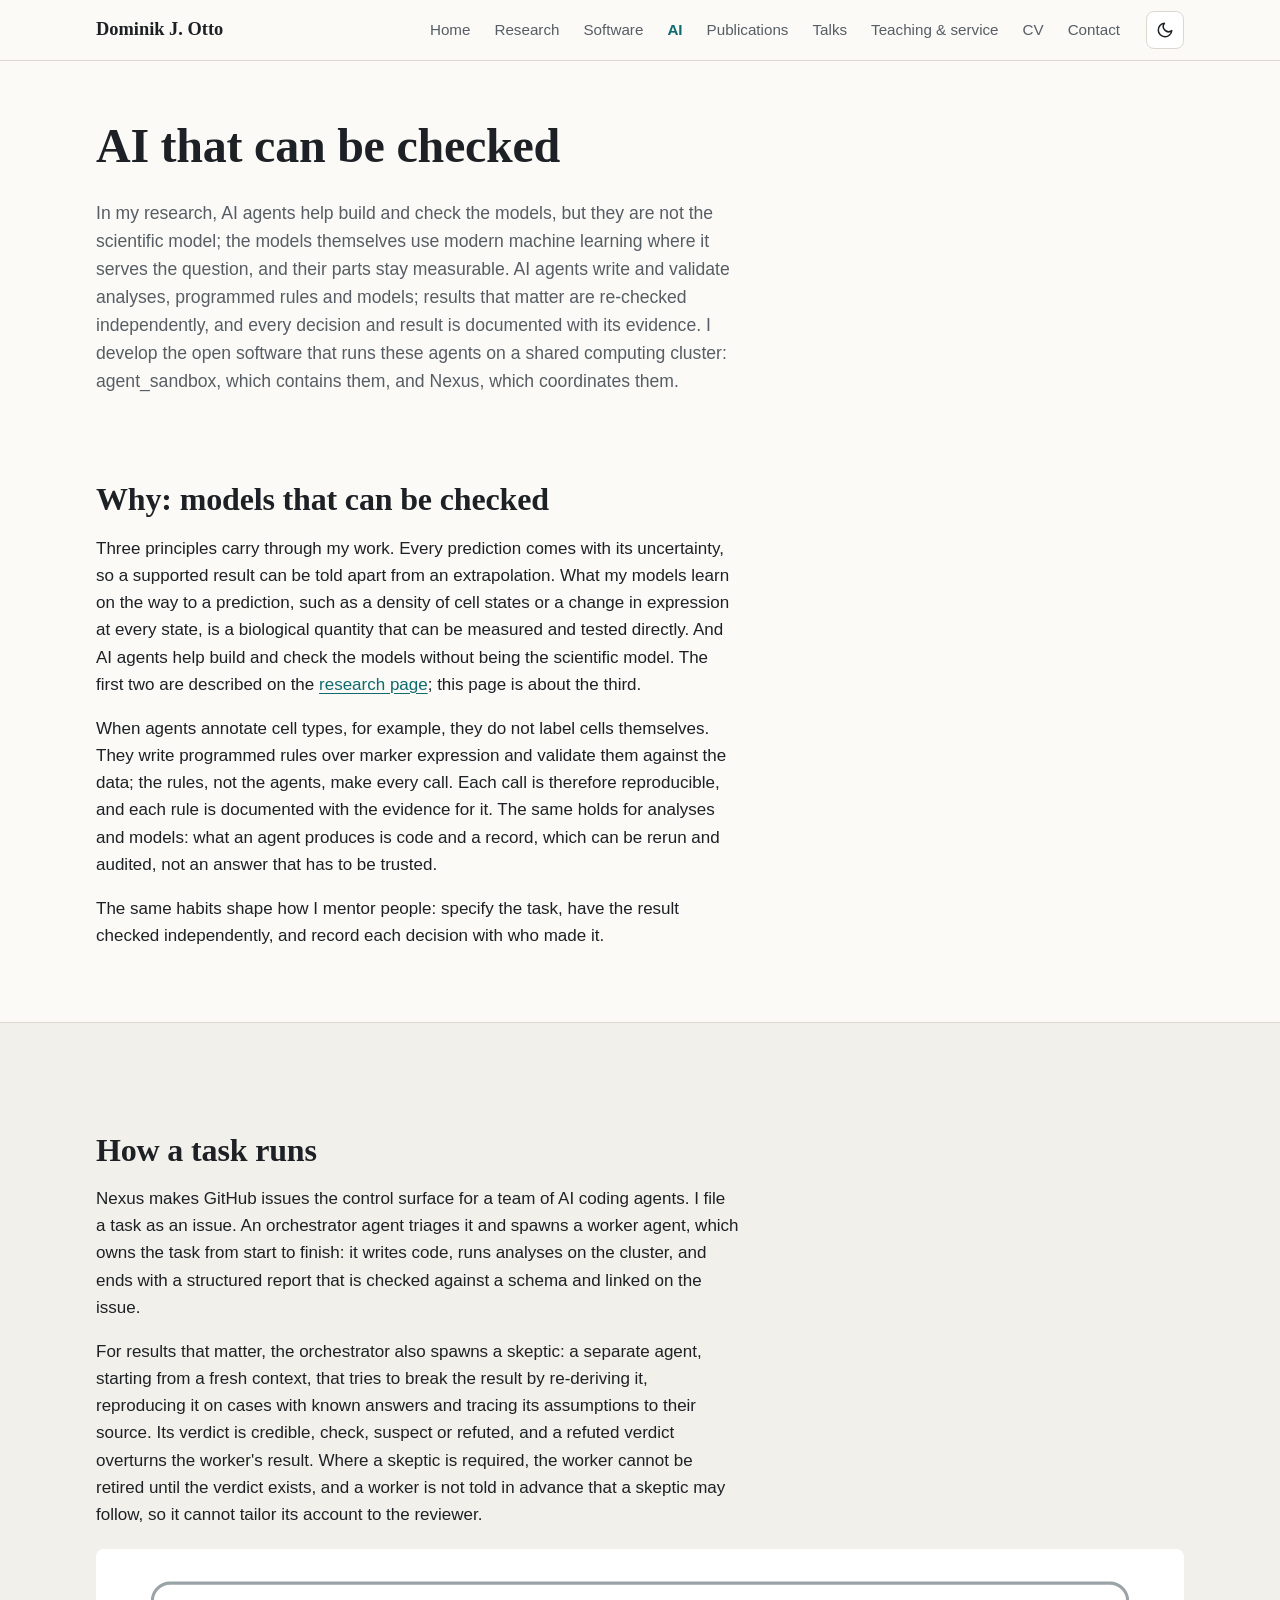
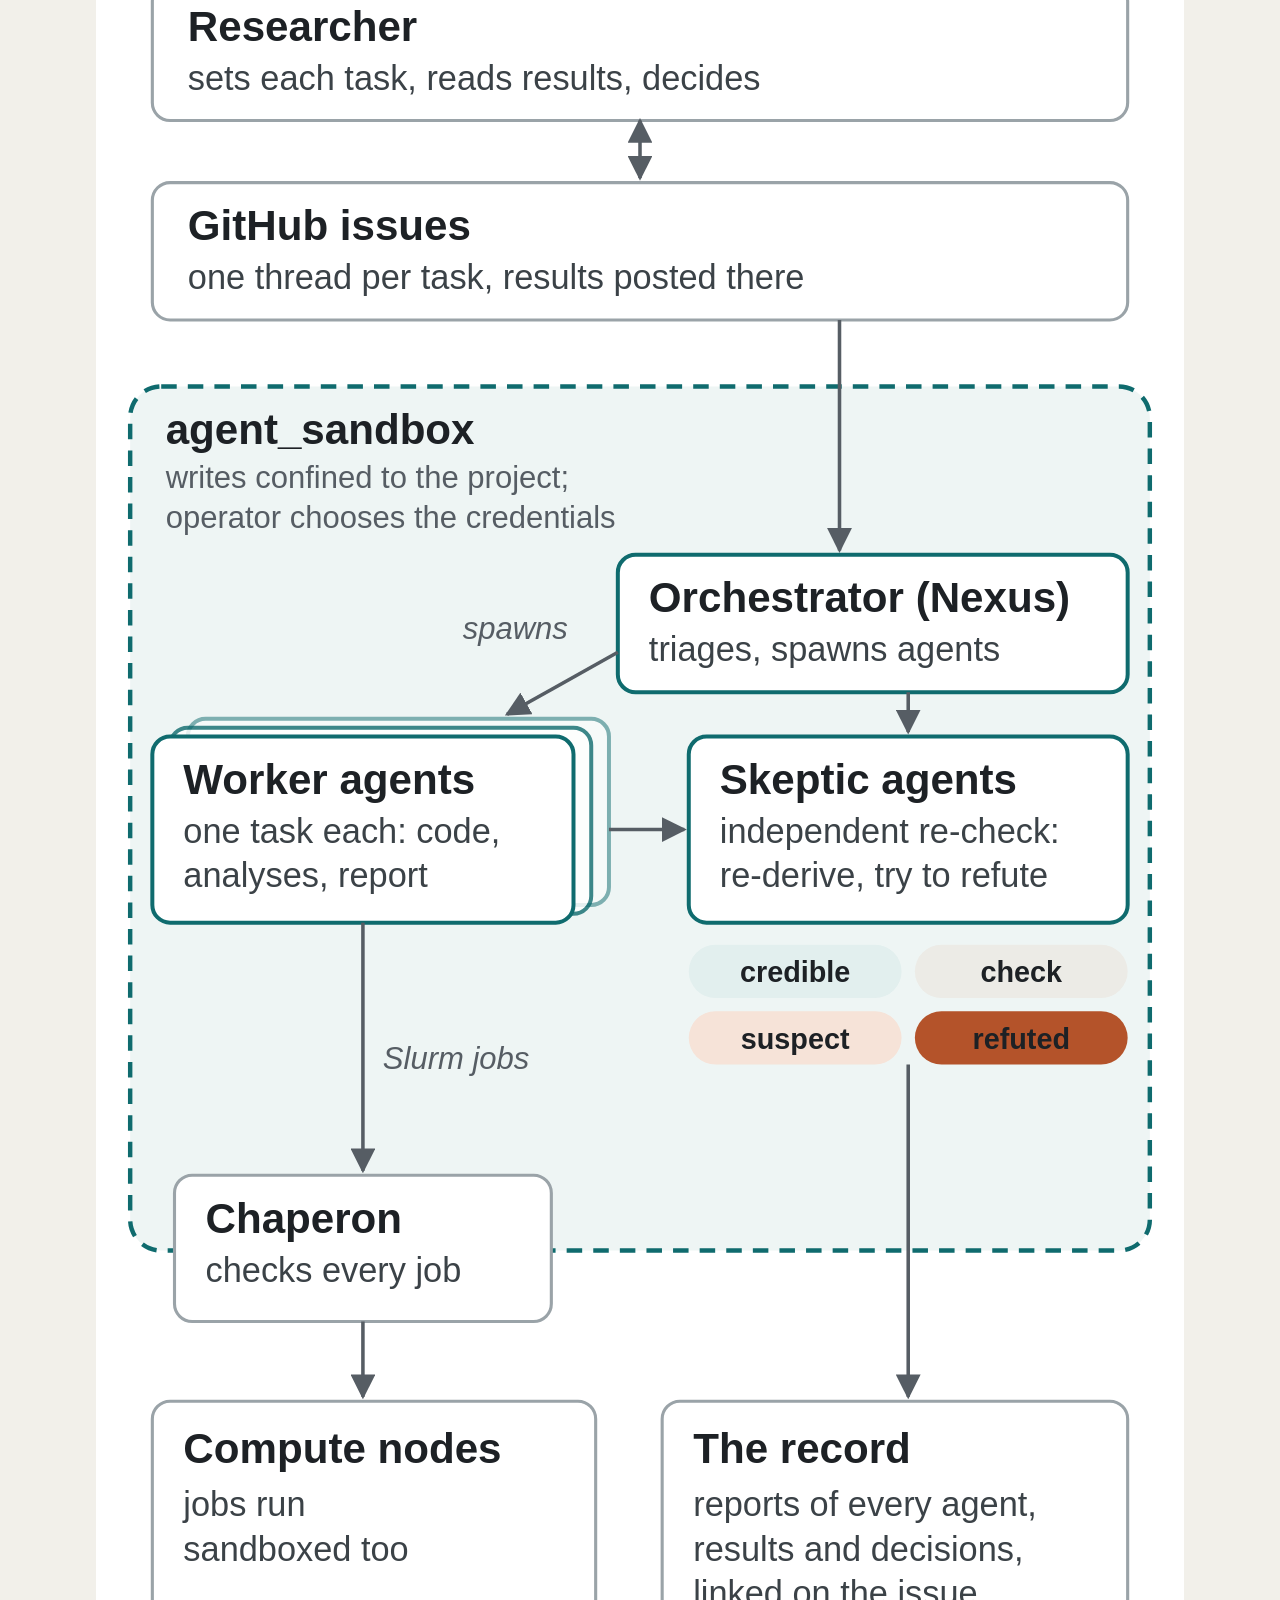
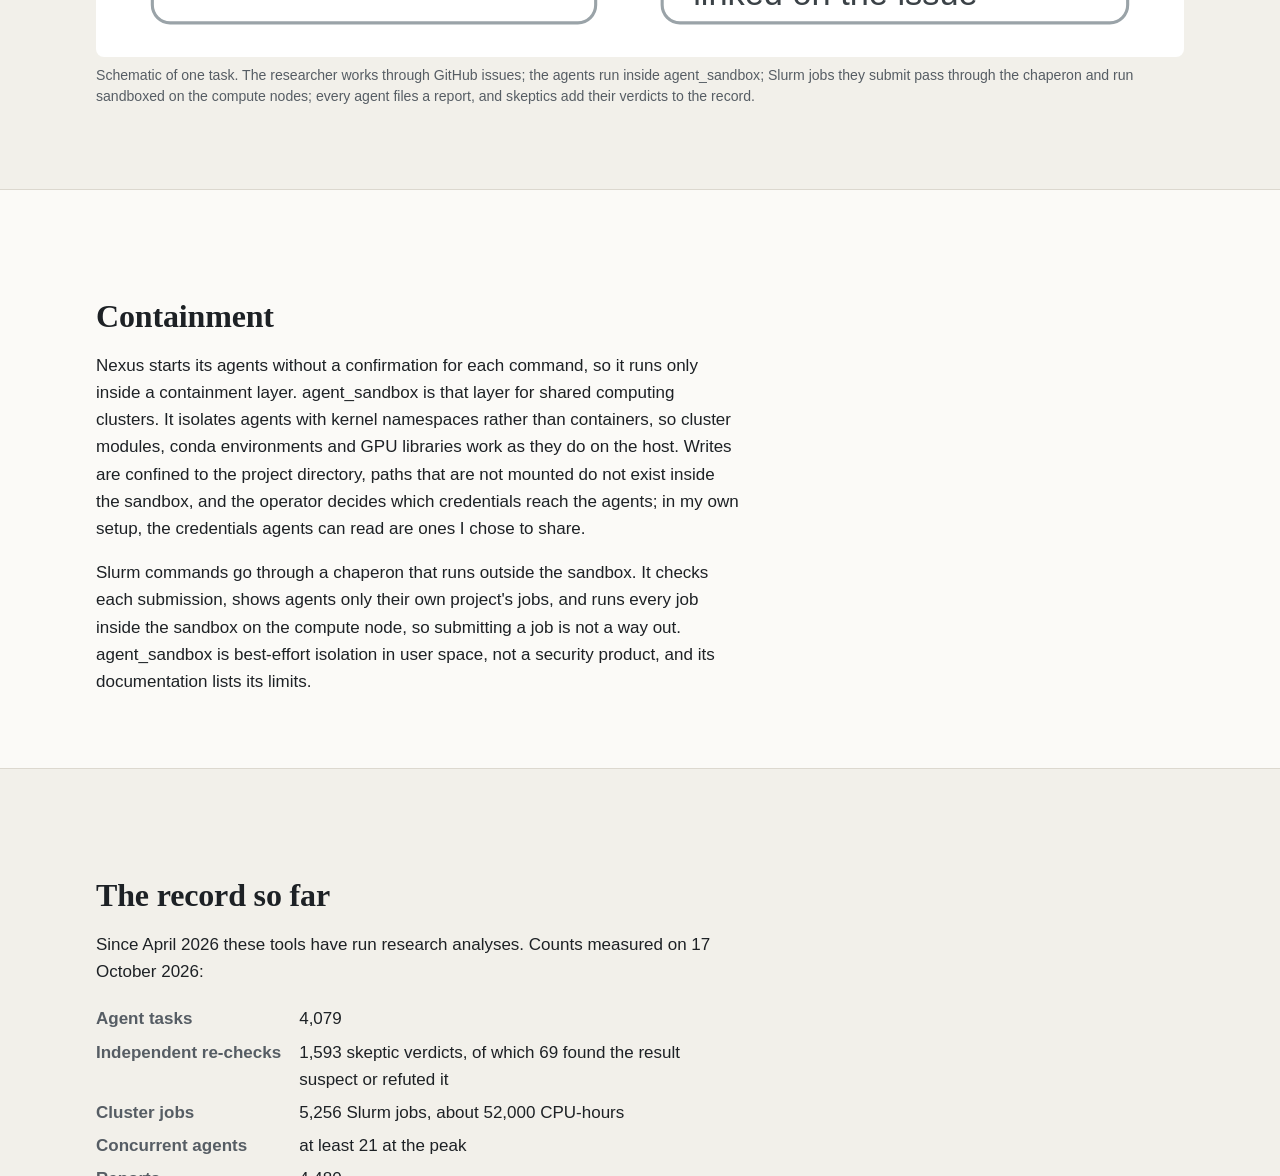
==== ai.html @ a4181c04 "Personal website: first public version" ====
<!doctype html>
<html lang="en">
<head>
<meta charset="utf-8">
<meta name="viewport" content="width=device-width, initial-scale=1">
<title>AI that can be checked | Dominik J. Otto</title>
<meta name="description" content="How Dominik J. Otto runs AI agents in research: sandboxed teams of agents on a shared computing cluster, independent re-checks of the results that matter, and every result and decision documented.">
<meta name="author" content="Dominik J. Otto">
<meta name="color-scheme" content="light dark">
<meta name="theme-color" content="#fbfaf7" media="(prefers-color-scheme: light)">
<meta name="theme-color" content="#111416" media="(prefers-color-scheme: dark)">
<meta name="referrer" content="strict-origin-when-cross-origin">
<meta http-equiv="Content-Security-Policy" content="default-src 'self'; script-src 'self' 'sha256-UGD8TD5S4NwaPHB6+f7hoa4Rsti+CuU7B2qfrtpLj6g='; style-src 'self'; img-src 'self' data:; media-src 'self'; font-src 'self'; connect-src 'none'; frame-src 'none'; object-src 'none'; base-uri 'self'; form-action 'none'">
<link rel="canonical" href="https://katosh.github.io/ai.html">
<link rel="icon" href="img/favicon.svg" type="image/svg+xml">
<meta property="og:type" content="website">
<meta property="og:site_name" content="Dominik J. Otto">
<meta property="og:title" content="AI that can be checked, by Dominik J. Otto">
<meta property="og:description" content="How Dominik J. Otto runs AI agents in research: sandboxed teams of agents on a shared computing cluster, independent re-checks of the results that matter, and every result and decision documented.">
<meta property="og:url" content="https://katosh.github.io/ai.html">
<meta property="og:image" content="https://katosh.github.io/assets/og-card.png">
<meta property="og:image:width" content="1200">
<meta property="og:image:height" content="630">
<meta name="twitter:card" content="summary_large_image">
<script>document.documentElement.classList.add("js");try{var t=localStorage.getItem("theme");if(t==="light"||t==="dark")document.documentElement.dataset.theme=t}catch(e){}</script>
<link rel="stylesheet" href="css/site.css">
<script src="js/site.js" defer></script>
<script type="application/ld+json">
{
  "@context": "https://schema.org",
  "@type": "WebPage",
  "name": "AI that can be checked, by Dominik J. Otto",
  "url": "https://katosh.github.io/ai.html",
  "about": { "@id": "https://katosh.github.io/#person" }
}
</script>
</head>
<body>
<!-- HEADER:START -->
<a class="skip-link" href="#main">Skip to content</a>
<header class="site-header" data-open="false">
  <div class="wrap">
    <a class="brand" href="index.html">Dominik J. Otto</a>
    <nav class="nav" id="site-nav" aria-label="Main">
      <a href="index.html">Home</a>
      <a href="research.html">Research</a>
      <a href="software.html">Software</a>
      <a href="ai.html" aria-current="page">AI</a>
      <a href="publications.html">Publications</a>
      <a href="talks.html">Talks</a>
      <a href="teaching.html">Teaching &amp; service</a>
      <a href="cv.pdf">CV</a>
      <a href="contact.html">Contact</a>
    </nav>
    <button class="icon-btn theme-toggle" type="button" aria-label="Switch theme"><svg class="i-sun" viewBox="0 0 24 24" fill="none" stroke="currentColor" stroke-width="2" stroke-linecap="round" aria-hidden="true"><circle cx="12" cy="12" r="4"/><path d="M12 2v2M12 20v2M4.9 4.9l1.4 1.4M17.7 17.7l1.4 1.4M2 12h2M20 12h2M4.9 19.1l1.4-1.4M17.7 6.3l1.4-1.4"/></svg><svg class="i-moon" viewBox="0 0 24 24" fill="none" stroke="currentColor" stroke-width="2" stroke-linecap="round" stroke-linejoin="round" aria-hidden="true"><path d="M21 12.8A9 9 0 1 1 11.2 3a7 7 0 0 0 9.8 9.8z"/></svg></button>
    <button class="icon-btn nav-toggle" type="button" aria-controls="site-nav" aria-expanded="false" aria-label="Menu"><svg viewBox="0 0 24 24" fill="none" stroke="currentColor" stroke-width="2" stroke-linecap="round" aria-hidden="true"><path d="M4 7h16M4 12h16M4 17h16"/></svg></button>
  </div>
</header>
<!-- HEADER:END -->

<main id="main">
<section class="page-head">
  <div class="wrap">
    <h1>AI that can be checked</h1>
    <p>In my research, AI agents help build and check the models, but they are not the scientific model; the models themselves use modern machine learning where it serves the question, and their parts stay measurable. AI agents write and validate analyses, programmed rules and models; results that matter are re-checked independently, and every decision and result is documented with its evidence. I develop the open software that runs these agents on a shared computing cluster: agent_sandbox, which contains them, and Nexus, which coordinates them.</p>
  </div>
</section>

<section class="section tight" id="why">
  <div class="wrap"><div class="prose">
    <h2>Why: models that can be checked</h2>
    <p>Three principles carry through my work. Every prediction comes with its uncertainty, so a supported result can be told apart from an extrapolation. What my models learn on the way to a prediction, such as a density of cell states or a change in expression at every state, is a biological quantity that can be measured and tested directly. And AI agents help build and check the models without being the scientific model. The first two are described on the <a href="research.html#principles">research page</a>; this page is about the third.</p>
    <p>When agents annotate cell types, for example, they do not label cells themselves. They write programmed rules over marker expression and validate them against the data; the rules, not the agents, make every call. Each call is therefore reproducible, and each rule is documented with the evidence for it. The same holds for analyses and models: what an agent produces is code and a record, which can be rerun and audited, not an answer that has to be trusted.</p>
    <p>The same habits shape how I mentor people: specify the task, have the result checked independently, and record each decision with who made it.</p>
  </div></div>
</section>

<section class="section alt" id="how">
  <div class="wrap">
    <div class="prose">
      <h2>How a task runs</h2>
      <p>Nexus makes GitHub issues the control surface for a team of AI coding agents. I file a task as an issue. An orchestrator agent triages it and spawns a worker agent, which owns the task from start to finish: it writes code, runs analyses on the cluster, and ends with a structured report that is checked against a schema and linked on the issue.</p>
      <p>For results that matter, the orchestrator also spawns a skeptic: a separate agent, starting from a fresh context, that tries to break the result by re-deriving it, reproducing it on cases with known answers and tracing its assumptions to their source. Its verdict is credible, check, suspect or refuted, and a refuted verdict overturns the worker's result. Where a skeptic is required, the worker cannot be retired until the verdict exists, and a worker is not told in advance that a skeptic may follow, so it cannot tailor its account to the reviewer.</p>
    </div>
    <figure class="wide-figure">
      <div class="figure-panel">
        <picture>
          <source media="(max-width: 640px)" srcset="assets/img/ai-architecture-narrow.svg">
          <img src="assets/img/ai-architecture.svg" width="1000" height="600" loading="lazy"
               alt="Schematic. The researcher sets tasks through GitHub issues. Inside agent_sandbox, an orchestrator agent spawns worker agents and skeptic agents; a worker's result goes to a skeptic, whose verdict is credible, check, suspect or refuted. Slurm jobs from the workers pass through a chaperon and run sandboxed on the compute nodes. Reports and verdicts form the record, which is linked on the issue.">
        </picture>
      </div>
      <figcaption>Schematic of one task. The researcher works through GitHub issues; the agents run inside agent_sandbox; Slurm jobs they submit pass through the chaperon and run sandboxed on the compute nodes; every agent files a report, and skeptics add their verdicts to the record.</figcaption>
    </figure>
  </div>
</section>

<section class="section" id="containment">
  <div class="wrap"><div class="prose">
    <h2>Containment</h2>
    <p>Nexus starts its agents without a confirmation for each command, so it runs only inside a containment layer. agent_sandbox is that layer for shared computing clusters. It isolates agents with kernel namespaces rather than containers, so cluster modules, conda environments and GPU libraries work as they do on the host. Writes are confined to the project directory, paths that are not mounted do not exist inside the sandbox, and the operator decides which credentials reach the agents; in my own setup, the credentials agents can read are ones I chose to share.</p>
    <p>Slurm commands go through a chaperon that runs outside the sandbox. It checks each submission, shows agents only their own project's jobs, and runs every job inside the sandbox on the compute node, so submitting a job is not a way out. agent_sandbox is best-effort isolation in user space, not a security product, and its documentation lists its limits.</p>
  </div></div>
</section>

<section class="section alt" id="record">
  <div class="wrap"><div class="prose">
    <h2>The record so far</h2>
    <p>Since April 2026 these tools have run research analyses. Counts measured on 17 October 2026:</p>
    <div class="wide-figure"><dl class="facts">
      <dt>Agent tasks</dt><dd>4,079</dd>
      <dt>Independent re-checks</dt><dd>1,593 skeptic verdicts, of which 69 found the result suspect or refuted it</dd>
      <dt>Cluster jobs</dt><dd>5,256 Slurm jobs, about 52,000 CPU-hours</dd>
      <dt>Concurrent agents</dt><dd>at least 21 at the peak</dd>
      <dt>Reports</dt><dd>4,480</dd>
    </dl></div>
    <p>About one re-check in twenty-three found a result suspect or wrong. Agents can be confidently wrong, which is why a second agent that does not trust the first checks the results that matter before they reach me. Every result and decision is documented in reports, websites and writeups.</p>
  </div></div>
</section>

<section class="section" id="software">
  <div class="wrap">
    <h2>The software</h2>
    <div class="grid grid-2">
      <article class="card">
        <p class="kicker">Developer &middot; MIT license</p>
        <h3>agent_sandbox</h3>
        <p>Kernel-enforced sandboxing for AI coding agents on shared HPC clusters. The operator controls which files and credentials agents can reach, and Slurm jobs that agents submit stay sandboxed. Released through Homebrew, with continuous integration and documentation.</p>
        <div class="sw-links">
          <a href="https://github.com/katosh/agent_sandbox">GitHub</a>
          <a href="https://katosh.github.io/agent_sandbox/">Documentation</a>
        </div>
      </article>
      <article class="card">
        <p class="kicker">Developer &middot; MIT license</p>
        <h3>Nexus</h3>
        <p>Orchestration of teams of coding agents from GitHub issues, with independent re-checks of results and every result and decision documented. Public and documented; shipped disabled by design, to be enabled deliberately by each group that adopts it. Its skeptic protocol adapts the verification design of Erick Matsen's <a href="https://github.com/matsen/bipartite">bipartite</a> project.</p>
        <div class="sw-links">
          <a href="https://github.com/katosh/nexus">GitHub</a>
          <a href="https://katosh.github.io/nexus/">Documentation</a>
        </div>
      </article>
    </div>
    <h3>Smaller tools</h3>
    <ul class="prose">
      <li><a href="https://github.com/katosh/labsh">labsh</a>: project-local JupyterLab management from the command line, for researchers and AI agents on shared clusters. MIT license.</li>
      <li><a href="https://github.com/katosh/cc-timestamps">cc-timestamps</a>: a Claude Code plugin that marks each message and tool call in a transcript with its local time and the time since the previous one.</li>
    </ul>
  </div>
</section>
</main>

<!-- FOOTER:START -->
<footer class="site-footer">
  <div class="wrap">
    <p>&copy; <span id="year">2026</span> Dominik J. Otto. Postdoctoral Fellow, Fred Hutchinson Cancer Center, Seattle.</p>
    <nav aria-label="Profiles">
      <a href="https://github.com/katosh">GitHub</a>
      <a href="https://orcid.org/0000-0002-6116-053X">ORCID</a>
      <a href="https://scholar.google.com/citations?user=ujPYhPMAAAAJ">Google Scholar</a>
      <a href="https://www.linkedin.com/in/dominikotto/">LinkedIn</a>
      <a href="contact.html">Contact</a>
    </nav>
  </div>
</footer>
<!-- FOOTER:END -->
</body>
</html>
---- css/site.css ----
/* Dominik J. Otto, personal academic site.
   Plain CSS, no build step. Colors are tokens on :root and are redefined for
   dark mode, both for the system preference and for the manual toggle. */

:root {
  --bg: #fbfaf7;
  --bg-alt: #f2f0ea;
  --surface: #ffffff;
  --text: #1d2125;
  --text-muted: #565d64;
  --rule: #dcd8cf;
  --accent: #0f6b6e;        /* deep teal */
  --accent-strong: #0a5153;
  --accent-soft: #e2efee;
  --warm: #b4532a;          /* used sparingly, for highlights in figures */
  --focus: #c26a00;
  --shadow: 0 1px 2px rgba(20, 24, 28, .06), 0 4px 16px rgba(20, 24, 28, .05);

  --font-sans: ui-sans-serif, -apple-system, BlinkMacSystemFont, "Segoe UI", "Helvetica Neue", Arial, "Noto Sans", sans-serif;
  --font-serif: "Iowan Old Style", "Palatino Linotype", Palatino, Charter, "Bitstream Charter", "Source Serif Pro", Georgia, serif;
  --font-mono: ui-monospace, SFMono-Regular, Menlo, Consolas, monospace;

  --measure: 68ch;
  --page: 1120px;
  --gutter: 16px;
  --radius: 10px;

  color-scheme: light;
}

@media (prefers-color-scheme: dark) {
  :root:not([data-theme="light"]) {
    --bg: #111416;
    --bg-alt: #171b1e;
    --surface: #1b2024;
    --text: #e7e9ea;
    --text-muted: #a3abb1;
    --rule: #2d3439;
    --accent: #5cc3c0;
    --accent-strong: #86d6d3;
    --accent-soft: #163233;
    --warm: #e38a5e;
    --focus: #ffb347;
    --shadow: 0 1px 2px rgba(0, 0, 0, .4), 0 4px 16px rgba(0, 0, 0, .25);
    color-scheme: dark;
  }
}

:root[data-theme="dark"] {
  --bg: #111416;
  --bg-alt: #171b1e;
  --surface: #1b2024;
  --text: #e7e9ea;
  --text-muted: #a3abb1;
  --rule: #2d3439;
  --accent: #5cc3c0;
  --accent-strong: #86d6d3;
  --accent-soft: #163233;
  --warm: #e38a5e;
  --focus: #ffb347;
  --shadow: 0 1px 2px rgba(0, 0, 0, .4), 0 4px 16px rgba(0, 0, 0, .25);
  color-scheme: dark;
}

/* ---------- Base ---------- */

*, *::before, *::after { box-sizing: border-box; }

html { -webkit-text-size-adjust: 100%; text-size-adjust: 100%; }

body {
  margin: 0;
  background: var(--bg);
  color: var(--text);
  font-family: var(--font-sans);
  font-size: 1.0625rem;
  line-height: 1.6;
  overflow-x: hidden;
}

img, video, svg { max-width: 100%; height: auto; display: block; }
[hidden] { display: none !important; }

a { color: var(--accent); text-underline-offset: .18em; text-decoration-thickness: 1px; }
a:hover { color: var(--accent-strong); text-decoration-thickness: 2px; }

:focus-visible { outline: 3px solid var(--focus); outline-offset: 2px; border-radius: 3px; }

h1, h2, h3 {
  font-family: var(--font-serif);
  font-weight: 600;
  line-height: 1.2;
  letter-spacing: -.005em;
  margin: 0 0 .5em;
}
h1 { font-size: clamp(2rem, 4.2vw, 3rem); }
h2 { font-size: clamp(1.5rem, 2.6vw, 2rem); margin-top: 1.6em; }
h3 { font-size: 1.25rem; margin-top: 1.4em; }
p, ul, ol { margin: 0 0 1em; }
li { margin-bottom: .35em; }

.muted { color: var(--text-muted); }
.small { font-size: .9rem; }

.skip-link {
  position: absolute; left: -999px; top: 8px;
  background: var(--surface); color: var(--text);
  padding: 8px 12px; border-radius: 6px; z-index: 100;
}
.skip-link:focus { left: 8px; }

.wrap { max-width: var(--page); margin: 0 auto; padding: 0 var(--gutter); }
.prose { max-width: var(--measure); }

/* ---------- Header and navigation ---------- */

.site-header {
  position: sticky; top: 0; z-index: 50;
  background: color-mix(in srgb, var(--bg) 88%, transparent);
  backdrop-filter: saturate(140%) blur(8px);
  -webkit-backdrop-filter: saturate(140%) blur(8px);
  border-bottom: 1px solid var(--rule);
}
.site-header .wrap {
  display: flex; align-items: center; gap: 16px;
  min-height: 60px;
}
.brand {
  font-family: var(--font-serif); font-weight: 600; font-size: 1.15rem;
  color: var(--text); text-decoration: none; white-space: nowrap;
  margin-right: auto;
}
.brand:hover { color: var(--accent); }

.nav { display: flex; align-items: center; gap: 4px; flex-wrap: wrap; }
.nav a {
  color: var(--text-muted); text-decoration: none;
  font-size: .95rem; padding: 6px 10px; border-radius: 6px;
}
.nav a:hover { color: var(--text); background: var(--bg-alt); }
.nav a[aria-current="page"] { color: var(--accent); font-weight: 600; }

.icon-btn {
  appearance: none; border: 1px solid var(--rule); background: var(--surface);
  color: var(--text); border-radius: 8px; width: 38px; height: 38px;
  display: inline-grid; place-items: center; cursor: pointer; padding: 0;
}
.icon-btn:hover { border-color: var(--accent); }
.icon-btn svg { width: 18px; height: 18px; }

.nav-toggle { display: none; }

/* Theme toggle shows the icon of the theme it would switch to. */
.theme-toggle .i-sun { display: none; }
:root[data-theme="dark"] .theme-toggle .i-sun { display: block; }
:root[data-theme="dark"] .theme-toggle .i-moon { display: none; }
@media (prefers-color-scheme: dark) {
  :root:not([data-theme="light"]) .theme-toggle .i-sun { display: block; }
  :root:not([data-theme="light"]) .theme-toggle .i-moon { display: none; }
}

@media (max-width: 980px) {
  .js .nav-toggle { display: inline-grid; }
  .js .nav {
    display: none;
    position: absolute; left: 0; right: 0; top: 100%;
    flex-direction: column; align-items: stretch; gap: 0;
    background: var(--bg); border-bottom: 1px solid var(--rule);
    padding: 8px var(--gutter) 12px;
  }
  .js .site-header[data-open="true"] .nav { display: flex; }
  .js .nav a { padding: 10px 8px; font-size: 1rem; }
}

/* ---------- Hero ---------- */

.hero { padding: clamp(32px, 6vw, 72px) 0 clamp(24px, 4vw, 48px); }
.eyebrow {
  font-size: .8rem; letter-spacing: .12em; text-transform: uppercase;
  color: var(--accent); font-weight: 600; margin-bottom: .8em;
}
.hero h1 { margin-bottom: .45em; }
.lede { font-size: 1.2rem; line-height: 1.55; color: var(--text); max-width: 60ch; }
.hero .who { color: var(--text-muted); margin-top: 1.2em; }
.hero h1 { max-width: 22ch; }

.actions { display: flex; flex-wrap: wrap; gap: 10px; margin-top: 1.4em; }
.btn {
  display: inline-flex; align-items: center; gap: 8px;
  padding: 10px 16px; border-radius: 8px; font-weight: 600; font-size: .95rem;
  text-decoration: none; border: 1px solid var(--accent);
}
.btn-primary { background: var(--accent); color: var(--bg); }
.btn-primary:hover { background: var(--accent-strong); color: var(--bg); }
.btn-ghost { color: var(--accent); background: transparent; }
.btn-ghost:hover { background: var(--accent-soft); }

/* ---------- Sections and cards ---------- */

main { display: block; }
.section { padding: clamp(28px, 5vw, 56px) 0; }
.section.alt { background: var(--bg-alt); border-top: 1px solid var(--rule); border-bottom: 1px solid var(--rule); }
.section > .wrap > h2:first-child { margin-top: 0; }

.page-head { padding: clamp(28px, 5vw, 56px) 0 8px; }
.page-head p { max-width: var(--measure); color: var(--text-muted); font-size: 1.1rem; }

.question {
  font-family: var(--font-serif); font-size: clamp(1.25rem, 2.2vw, 1.55rem);
  line-height: 1.4; border-left: 3px solid var(--accent);
  padding: 4px 0 4px 18px; margin: 1.2em 0 1.4em; max-width: 52ch;
}

.grid { display: grid; gap: 20px; }
.grid-3 { grid-template-columns: repeat(3, minmax(0, 1fr)); }
.grid-2 { grid-template-columns: repeat(2, minmax(0, 1fr)); }
@media (max-width: 860px) { .grid-3, .grid-2 { grid-template-columns: 1fr; } }

.card {
  background: var(--surface); border: 1px solid var(--rule);
  border-radius: var(--radius); padding: 20px; box-shadow: var(--shadow);
  display: flex; flex-direction: column;
}
.card h3 { margin-top: 0; font-size: 1.15rem; }
.card p:last-child { margin-bottom: 0; }
.card .more { margin-top: auto; padding-top: 8px; font-weight: 600; font-size: .95rem; }

.kicker { font-size: .8rem; letter-spacing: .1em; text-transform: uppercase; color: var(--text-muted); font-weight: 600; }

/* Research directions: text beside a visual, alternating on wide screens. */
.direction {
  display: grid; gap: clamp(20px, 4vw, 44px);
  grid-template-columns: minmax(0, 1.2fr) minmax(0, 1fr);
  align-items: start; padding: clamp(24px, 4vw, 40px) 0;
  border-top: 1px solid var(--rule);
}
.direction:nth-of-type(even) .direction-media { order: -1; }
.direction h2 { margin-top: 0; }
.direction-media {
  margin: 0; border-radius: var(--radius); overflow: hidden;
  border: 1px solid var(--rule); background: var(--surface); box-shadow: var(--shadow);
}
.direction-media img { width: 100%; height: auto; }
.direction-media figcaption { font-size: .85rem; color: var(--text-muted); padding: 10px 12px; border-top: 1px solid var(--rule); }
@media (max-width: 860px) {
  .direction { grid-template-columns: 1fr; }
  .direction:nth-of-type(even) .direction-media { order: 0; }
}

.placeholder-note {
  font-family: var(--font-mono); font-size: .75rem; color: var(--warm);
}

/* ---------- Lists: software, publications, talks ---------- */

.pub-list, .talk-list, .plain-list { list-style: none; padding: 0; margin: 0; }
.pub-list li {
  padding: 14px 0; border-bottom: 1px solid var(--rule);
  display: grid; grid-template-columns: 3.2em minmax(0, 1fr); gap: 4px 10px;
}
.pub-num { color: var(--text-muted); font-variant-numeric: tabular-nums; font-size: .95rem; }
.pub-title { font-weight: 600; display: block; }
.pub-authors { display: block; color: var(--text-muted); font-size: .95rem; }
.pub-authors .me { color: var(--text); font-weight: 700; }
.pub-venue { display: block; font-size: .95rem; }
.pub-venue em { font-style: italic; }
.pub-links { display: flex; flex-wrap: wrap; gap: 6px 12px; margin-top: 4px; font-size: .9rem; }
.tag {
  display: inline-block; font-size: .72rem; font-weight: 600; letter-spacing: .03em;
  padding: 2px 8px; border-radius: 999px; background: var(--accent-soft); color: var(--accent-strong);
  vertical-align: middle; margin-left: 6px;
}
.legend { font-size: .9rem; color: var(--text-muted); }

.talk-list li {
  display: grid; grid-template-columns: 7.5em minmax(0, 1fr); gap: 4px 16px;
  padding: 12px 0; border-bottom: 1px solid var(--rule);
}
.talk-date { color: var(--text-muted); font-variant-numeric: tabular-nums; font-size: .95rem; }
.talk-title { display: block; font-weight: 600; }
.talk-venue { display: block; color: var(--text-muted); font-size: .95rem; }
@media (max-width: 560px) {
  .talk-list li, .pub-list li { grid-template-columns: 1fr; }
}

.sw-links { display: flex; flex-wrap: wrap; gap: 6px 14px; font-size: .92rem; margin-top: auto; padding-top: 10px; }
.sw-role { font-size: .9rem; color: var(--text-muted); }
code, .mono { font-family: var(--font-mono); font-size: .9em; }
.install { background: var(--bg-alt); border: 1px solid var(--rule); border-radius: 6px; padding: 2px 6px; }

.facts { display: grid; grid-template-columns: max-content minmax(0, 1fr); gap: 6px 18px; margin: 0; }
.facts dt { color: var(--text-muted); font-weight: 600; }
.facts dd { margin: 0; }
@media (max-width: 560px) { .facts { grid-template-columns: 1fr; } .facts dd { margin-bottom: 8px; } }

/* Photos: a round profile picture in the hero, a portrait beside the About text. */
.hero-id { display: flex; align-items: center; gap: 16px; margin-top: 1.2em; }
.hero-id .who { margin: 0; }
.profile {
  flex: 0 0 auto; width: 96px; height: 96px; border-radius: 50%; object-fit: cover;
  border: 1px solid var(--rule); background: var(--bg-alt);
}
.portrait {
  display: block; width: 100%; height: auto; aspect-ratio: 640 / 818; object-fit: cover;
  border-radius: 14px; border: 1px solid var(--rule); box-shadow: var(--shadow); background: var(--bg-alt);
}
.about { display: grid; grid-template-columns: minmax(0, 300px) minmax(0, 1fr); gap: clamp(24px, 4vw, 48px); align-items: start; }
.about .prose h2 { margin-top: 0; }
.recent { margin-top: 36px; max-width: var(--measure); }
.recent .plain-list li { margin-bottom: .8em; }
@media (max-width: 720px) {
  .about { grid-template-columns: 1fr; }
  .about .portrait { max-width: 320px; margin: 0 auto; }
}
/* Option B (portrait in the hero); kept for comparison, not used by default. */
.hero-split { display: grid; grid-template-columns: minmax(0, 1.4fr) minmax(0, 1fr); gap: clamp(24px, 4vw, 56px); align-items: center; }
.hero-split .portrait { max-width: 380px; justify-self: end; }
@media (max-width: 860px) { .hero-split { grid-template-columns: 1fr; } .hero-split .portrait { max-width: 300px; justify-self: center; order: -1; } }
@media (max-width: 560px) {
  .profile { width: 72px; height: 72px; }
}

/* ---------- Footer ---------- */

.site-footer {
  border-top: 1px solid var(--rule); margin-top: 32px; padding: 28px 0 40px;
  color: var(--text-muted); font-size: .92rem;
}
.site-footer .wrap { display: flex; flex-wrap: wrap; gap: 12px 28px; justify-content: space-between; }
.site-footer nav { display: flex; flex-wrap: wrap; gap: 6px 16px; }
.site-footer a { color: var(--text-muted); }
.site-footer a:hover { color: var(--accent); }

@media (prefers-reduced-motion: reduce) {
  * { scroll-behavior: auto !important; transition: none !important; animation: none !important; }
}

@media print {
  .site-header, .site-footer { display: none !important; }
  body { background: #fff; color: #000; }
  a { color: #000; }
}

.legend .me { font-weight: 700; color: var(--text); }
.section.tight { padding-top: 8px; }
.prose.wide { max-width: 860px; }
.page-head .prose p { color: var(--text); font-size: 1.0625rem; }

/* Figures. The images have white or transparent backgrounds drawn for light pages,
   so they sit on a light panel in both themes. */
.figure-panel { background: #fff; border-radius: 8px; padding: 12px; }
:root[data-theme="dark"] .figure-panel { background: #f4f3ef; }
@media (prefers-color-scheme: dark) { :root:not([data-theme="light"]) .figure-panel { background: #f4f3ef; } }
.figure-panel img, .figure-panel canvas { width: 100%; height: auto; margin: 0 auto; }
figure { margin: 0; }
figcaption { font-size: .88rem; color: var(--text-muted); margin-top: 8px; line-height: 1.45; }
.wide-figure { margin: 1.2em 0 1.6em; }

.directions-list { padding-left: 1.3em; }
.directions-list li { margin-bottom: .7em; }

/* ---------- Scroll-driven sequence ----------
   Default (no JavaScript, or reduced motion): a static figure, then the steps as a list. */
.scrolly { margin-top: 24px; }
.scrolly-graphic { max-width: 420px; margin: 0 auto 20px; }
.scrolly-steps { list-style: none; padding: 0; margin: 0; max-width: var(--measure); }
.scrolly-steps .step { margin: 0 0 18px; }
.scrolly-steps h3 { margin: 0 0 .3em; font-size: 1.15rem; }
.scrolly-steps p { margin: 0; }

/* Live: the figure is pinned while the steps scroll past. */
.scrolly.is-live {
  display: grid; grid-template-columns: minmax(0, 1fr) minmax(0, 1fr);
  gap: clamp(24px, 5vw, 64px); align-items: start;
}
.scrolly.is-live .scrolly-graphic {
  position: sticky; top: 76px; margin: 0; max-width: none;
  height: calc(100vh - 100px); display: flex; flex-direction: column; justify-content: center;
}
.scrolly.is-live .figure-panel { height: min(72vh, 640px); display: flex; align-items: center; justify-content: center; }
.scrolly.is-live .figure-panel img, .scrolly.is-live .figure-panel canvas { width: 100%; height: 100%; object-fit: contain; }
.scrolly.is-live .scrolly-steps { order: -1; padding: 30vh 0 40vh; }
.scrolly.is-live .step {
  min-height: 60vh; display: flex; flex-direction: column; justify-content: center;
  opacity: .35; transition: opacity .25s ease;
}
.scrolly.is-live .step.is-active { opacity: 1; }

@media (max-width: 760px) {
  /* Phones: the figure pins to the upper part of the screen and the steps scroll beneath it. */
  .scrolly.is-live { display: block; }
  .scrolly.is-live .scrolly-graphic {
    top: 60px; height: auto; z-index: 1; background: var(--bg-alt);
    padding: 8px 0 6px;
  }
  .scrolly.is-live .figure-panel { height: 40vh; padding: 6px; }
  .scrolly.is-live .scrolly-caption { font-size: .8rem; margin-top: 4px; }
  .scrolly.is-live .scrolly-steps { padding: 8vh 0 30vh; position: relative; z-index: 0; }
  .scrolly.is-live .step { min-height: 45vh; justify-content: flex-start; padding-top: 4vh; }
}
.direction.single { grid-template-columns: minmax(0, 1fr); }
.direction.single .prose { max-width: 860px; }

/* Theme for the animation modules in assets/js/ (they read these custom properties). */
:root {
  --anim-fg: #3a4046; --anim-tube: #ededed; --anim-stroke: rgba(40, 40, 40, .55);
  --anim-axis: rgba(110, 110, 110, .7); --anim-a: #2f6db5; --anim-b: #d9622b; --anim-hit: #2e9e5b;
}
:root[data-theme="dark"] {
  --anim-fg: #d5d9dc; --anim-tube: #24272d; --anim-stroke: rgba(230, 230, 230, .45);
  --anim-axis: rgba(170, 170, 170, .7); --anim-a: #6aa5ee; --anim-b: #f08a55; --anim-hit: #4cc27f;
}
@media (prefers-color-scheme: dark) {
  :root:not([data-theme="light"]) {
    --anim-fg: #d5d9dc; --anim-tube: #24272d; --anim-stroke: rgba(230, 230, 230, .45);
    --anim-axis: rgba(170, 170, 170, .7); --anim-a: #6aa5ee; --anim-b: #f08a55; --anim-hit: #4cc27f;
  }
}
/* Canvases draw in theme colors, so their panel follows the theme instead of staying white. */
.figure-panel.themed, :root[data-theme="dark"] .figure-panel.themed { background: var(--surface); border: 1px solid var(--rule); }
@media (prefers-color-scheme: dark) { :root:not([data-theme="light"]) .figure-panel.themed { background: var(--surface); } }
canvas.anim-kompot { display: block; width: 100%; aspect-ratio: 16 / 9; }
.scrolly.is-live .figure-panel canvas.anim-kompot { width: 100%; height: auto; }
.scrolly.is-live .figure-panel:has(canvas.anim-kompot) { height: auto; }
.figure-row { margin-top: 32px; align-items: center; }
/* Frame sequence: the canvas keeps the frames' aspect ratio inside the pinned panel. */
.scrolly.is-live .figure-panel canvas.scrolly-canvas { height: 100%; width: auto; max-width: 100%; min-width: 0; min-height: 0; flex: 0 1 auto; }

/* A card that spans the whole grid row, for an entry with its own figures (software: AnnZarro). */
.card-wide { grid-column: 1 / -1; }
.sw-figures { display: grid; gap: 24px; margin: 12px 0 16px; max-width: 1000px; }

/* Direction 1 dynamics section (assets/seq/dynamics/): its stage pins below the sticky site header. */
:root { --dyn-top: 61px; }
/* Click-through figure (software, AnnZarro): each step carries its own image for the static list
   (reduced motion, no JavaScript); when the figure is live the pinned still shows it instead. */
.scrolly-explore .step-still { display: block; width: 100%; max-width: 340px; height: auto; margin-top: 10px;
  background: #fff; border-radius: 8px; padding: 8px; }
.scrolly-explore.is-live .step-still { display: none; }
.card.span-2 { grid-column: 1 / -1; }
.narrow-figure { max-width: 640px; }
.card.span-2 > p { max-width: var(--measure); }
.card > figure { margin: 14px 0 18px; }
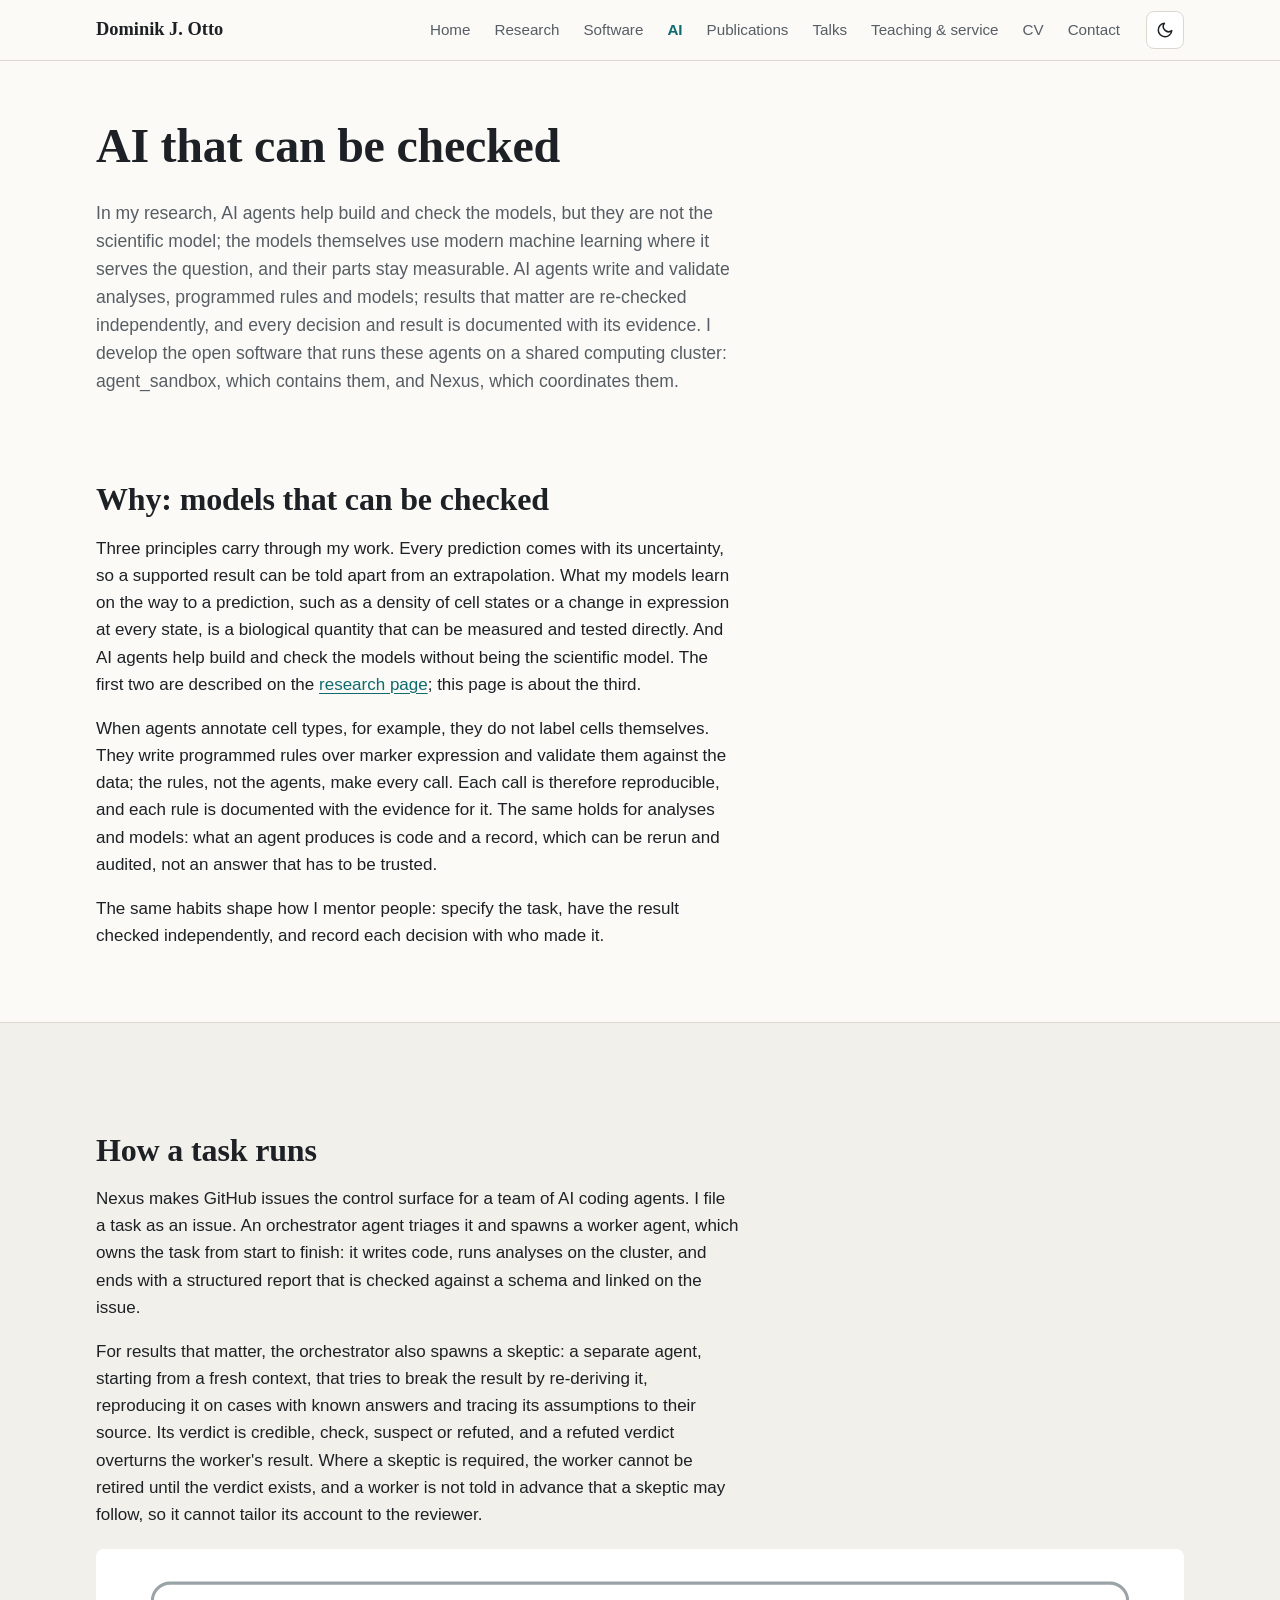
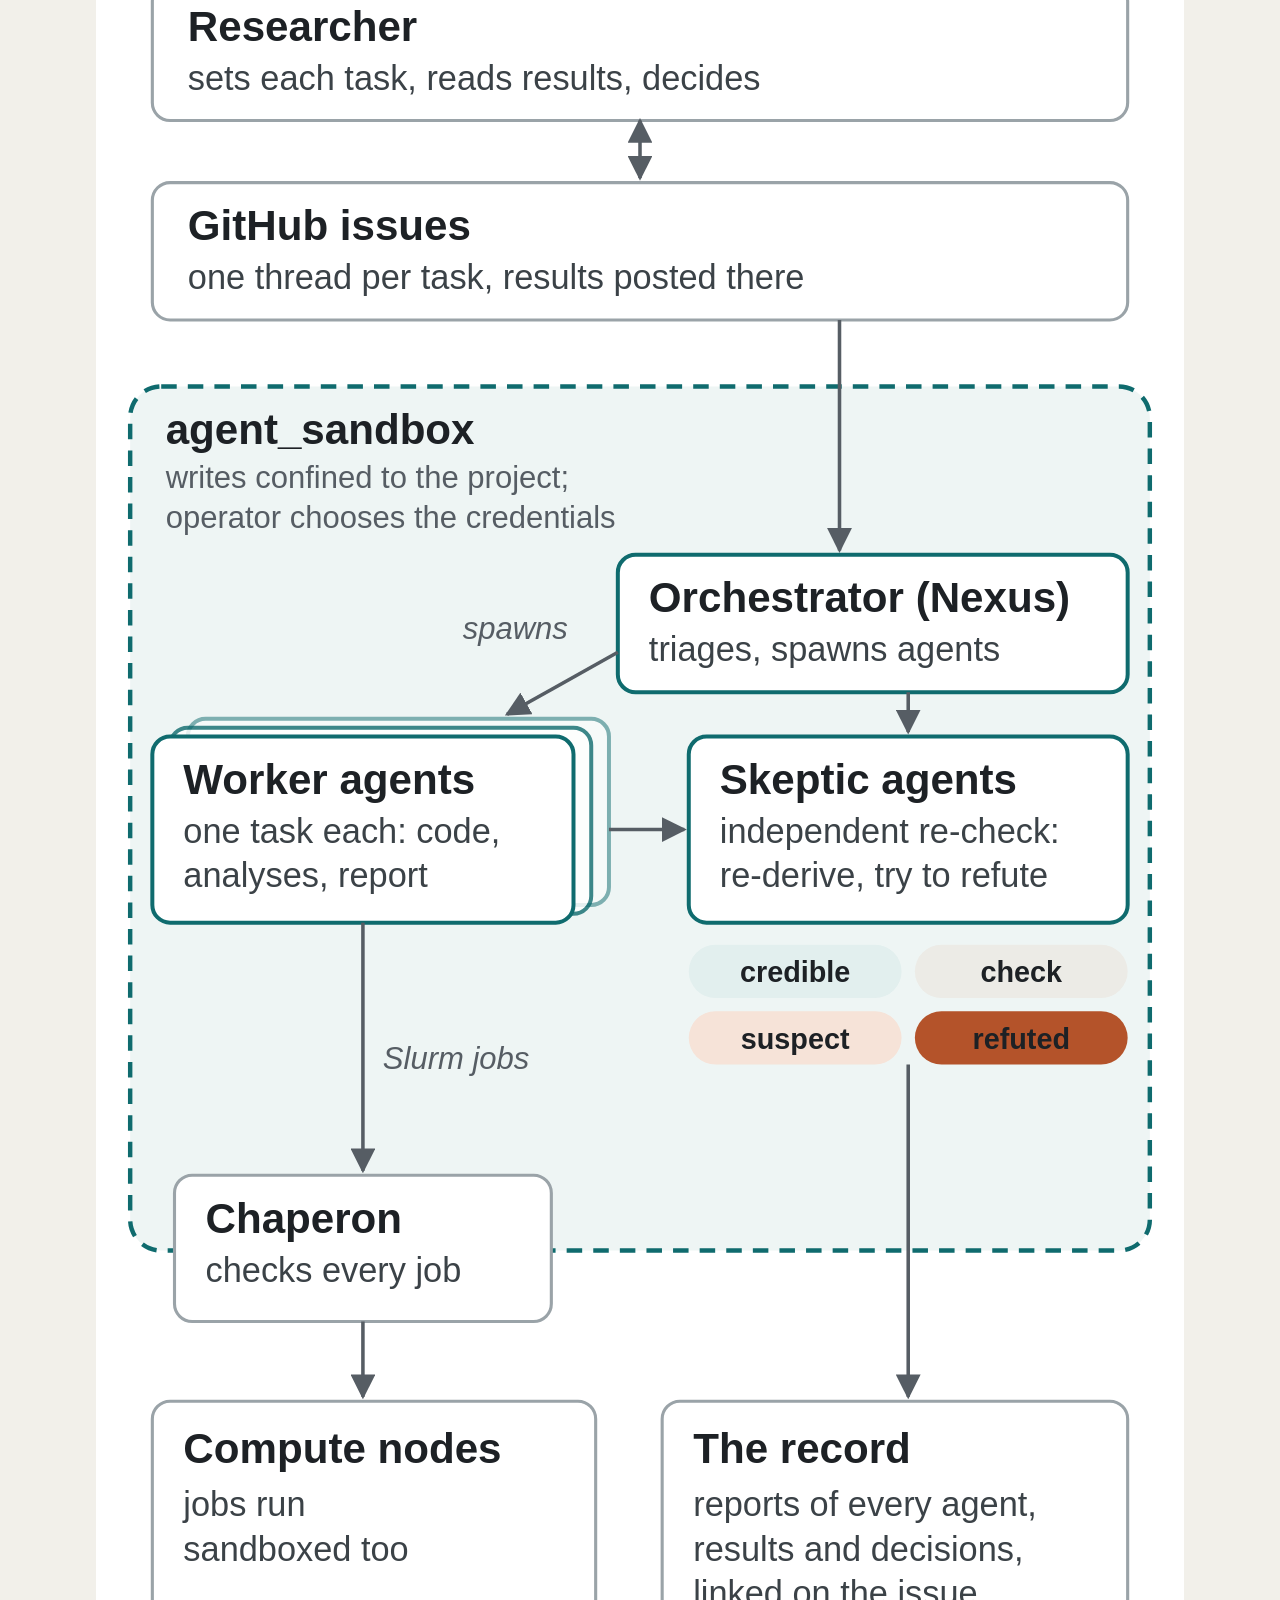
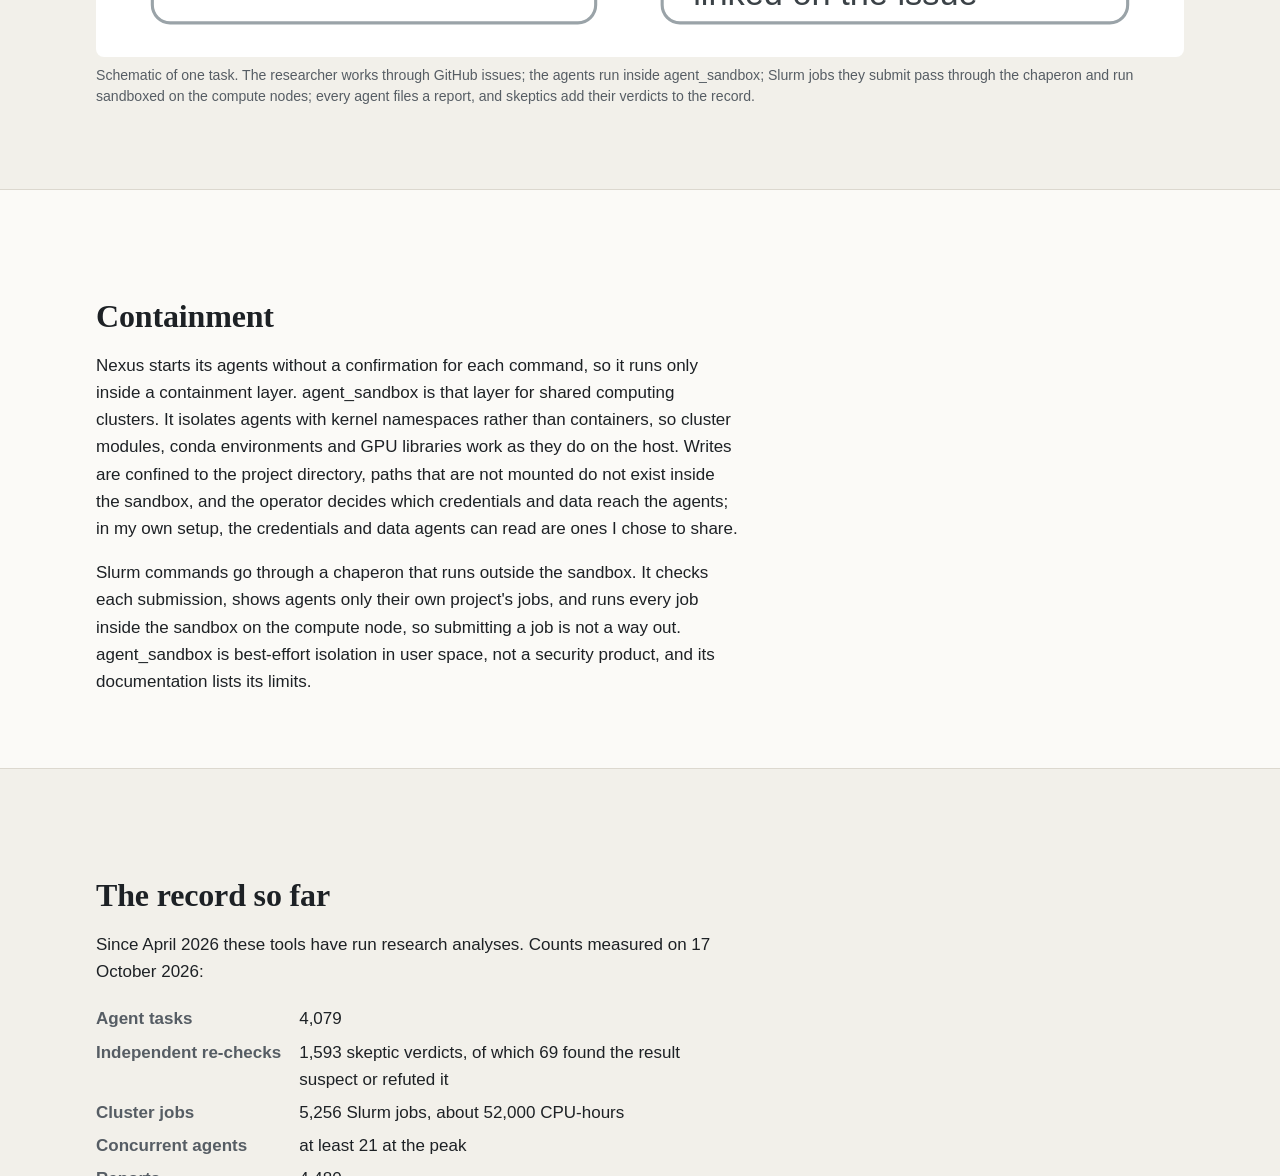
==== commit 642260ac: "AI page: operator controls credentials and data" ====
--- a/ai.html
+++ b/ai.html
@@ -98,7 +98,7 @@
 <section class="section" id="containment">
   <div class="wrap"><div class="prose">
     <h2>Containment</h2>
-    <p>Nexus starts its agents without a confirmation for each command, so it runs only inside a containment layer. agent_sandbox is that layer for shared computing clusters. It isolates agents with kernel namespaces rather than containers, so cluster modules, conda environments and GPU libraries work as they do on the host. Writes are confined to the project directory, paths that are not mounted do not exist inside the sandbox, and the operator decides which credentials reach the agents; in my own setup, the credentials agents can read are ones I chose to share.</p>
+    <p>Nexus starts its agents without a confirmation for each command, so it runs only inside a containment layer. agent_sandbox is that layer for shared computing clusters. It isolates agents with kernel namespaces rather than containers, so cluster modules, conda environments and GPU libraries work as they do on the host. Writes are confined to the project directory, paths that are not mounted do not exist inside the sandbox, and the operator decides which credentials and data reach the agents; in my own setup, the credentials and data agents can read are ones I chose to share.</p>
     <p>Slurm commands go through a chaperon that runs outside the sandbox. It checks each submission, shows agents only their own project's jobs, and runs every job inside the sandbox on the compute node, so submitting a job is not a way out. agent_sandbox is best-effort isolation in user space, not a security product, and its documentation lists its limits.</p>
   </div></div>
 </section>
--- a/css/site.css
+++ b/css/site.css
@@ -441,3 +441,7 @@
 .narrow-figure { max-width: 640px; }
 .card.span-2 > p { max-width: var(--measure); }
 .card > figure { margin: 14px 0 18px; }
+/* Portrait with photographer credit (metadata of the Fred Hutch shoot, 1 Jul 2025) */
+.portrait-fig { margin: 0; }
+.photo-credit { font-size: .75rem; color: var(--text-muted); margin-top: 6px; }
+@media (max-width: 860px) { .about .portrait-fig { max-width: 320px; margin: 0 auto; } .about .portrait-fig .portrait { max-width: 100%; } }
